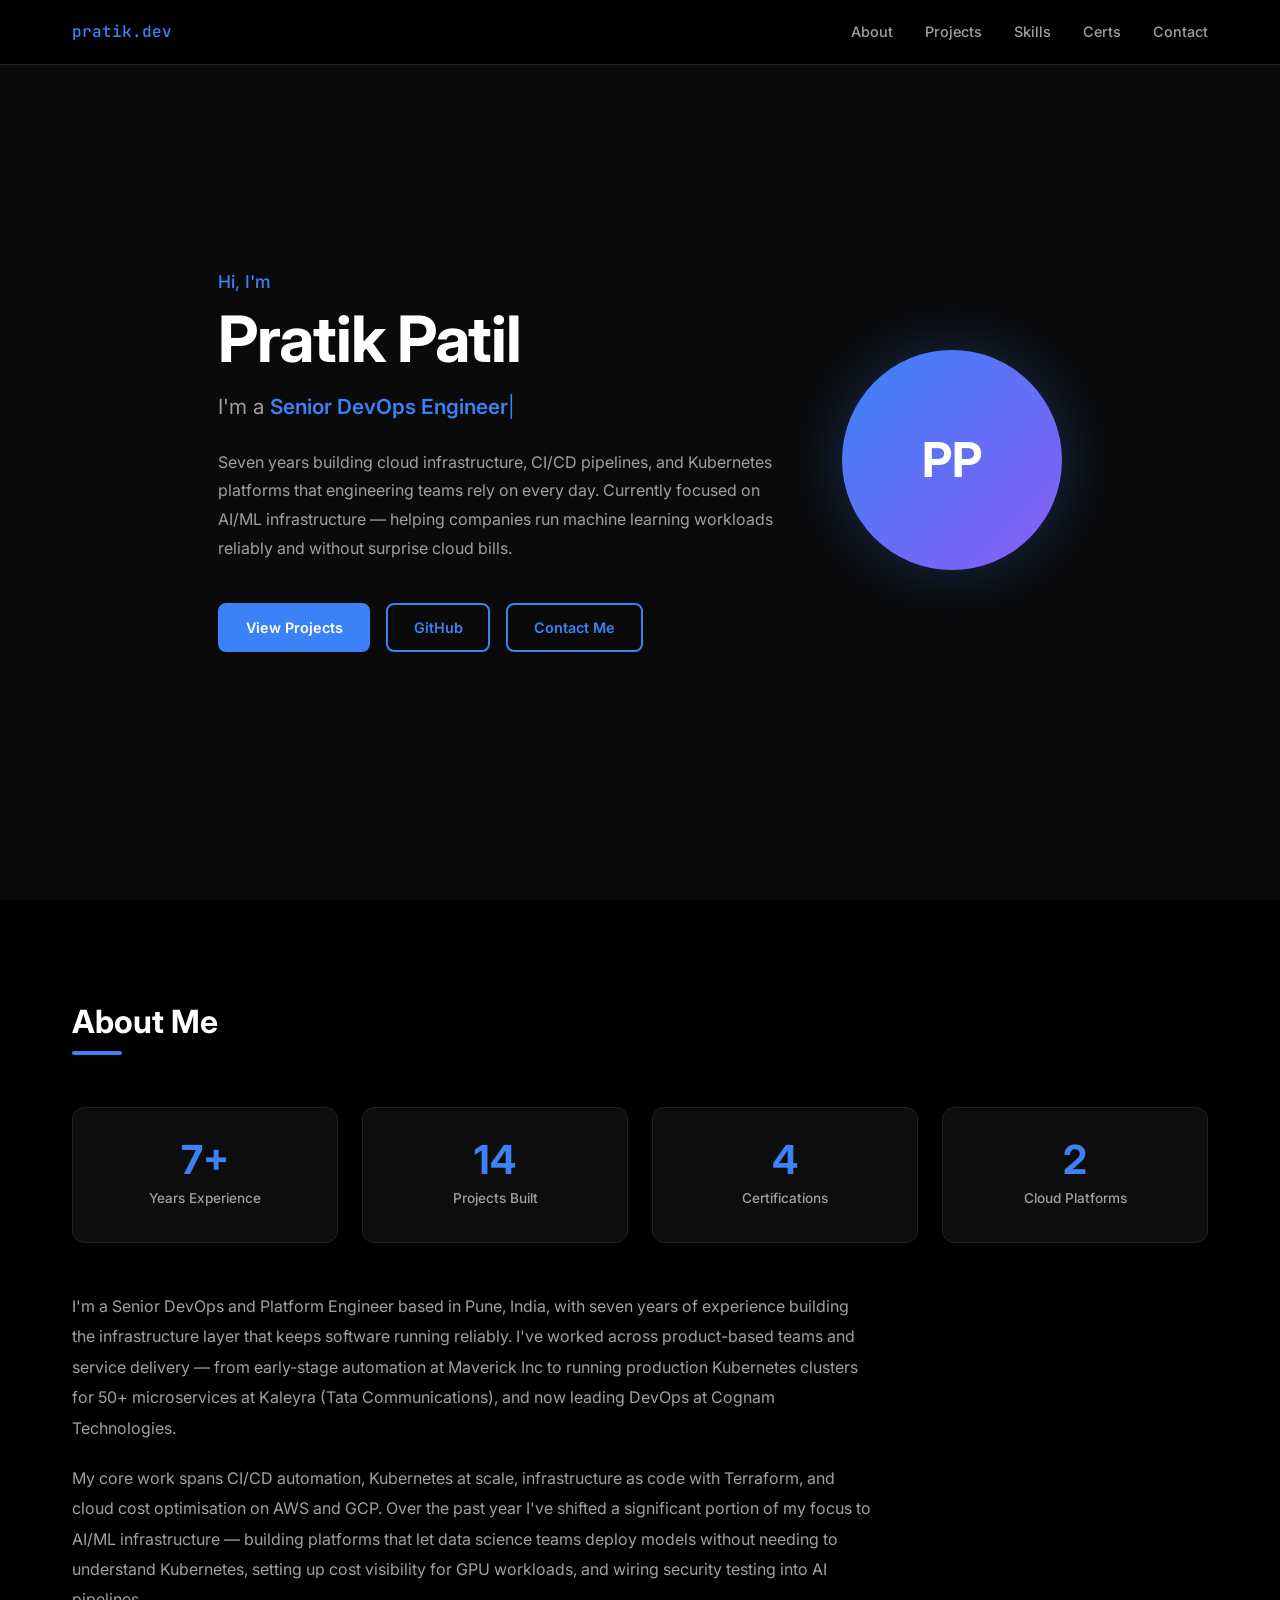
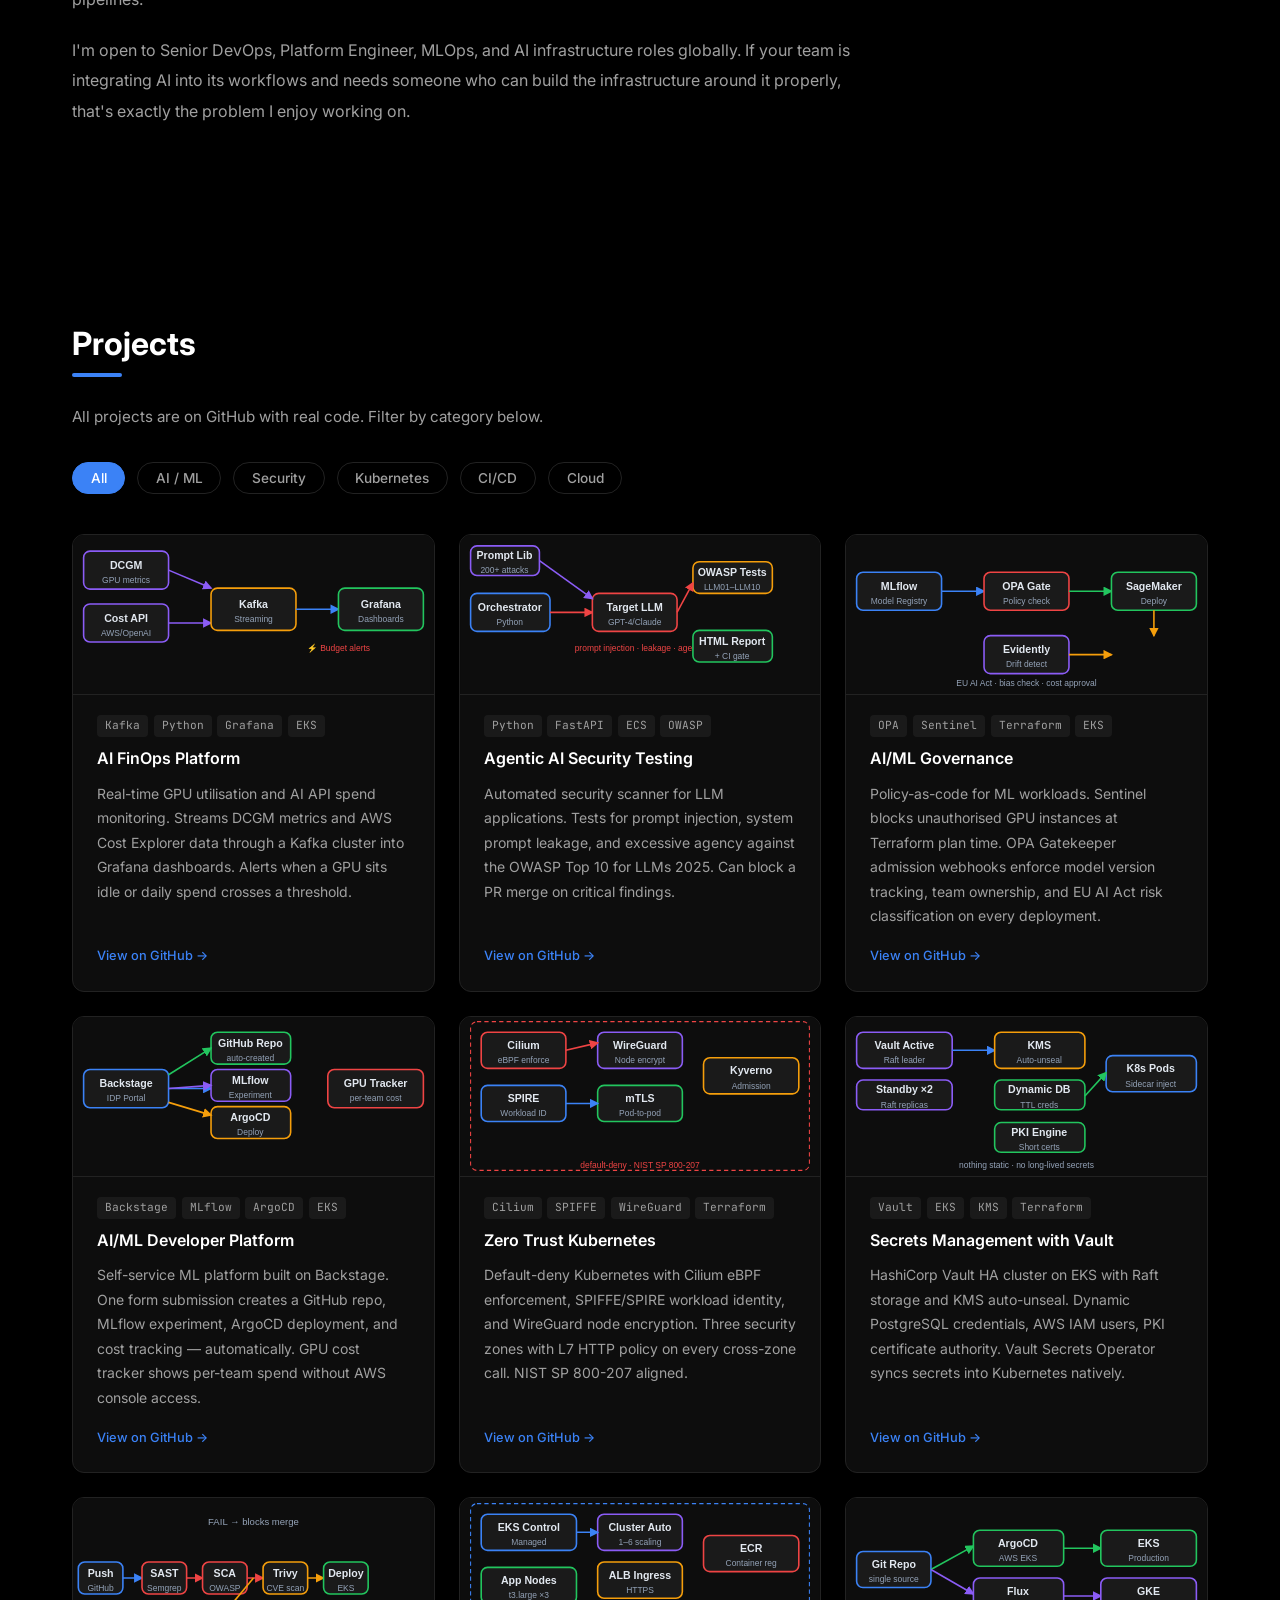
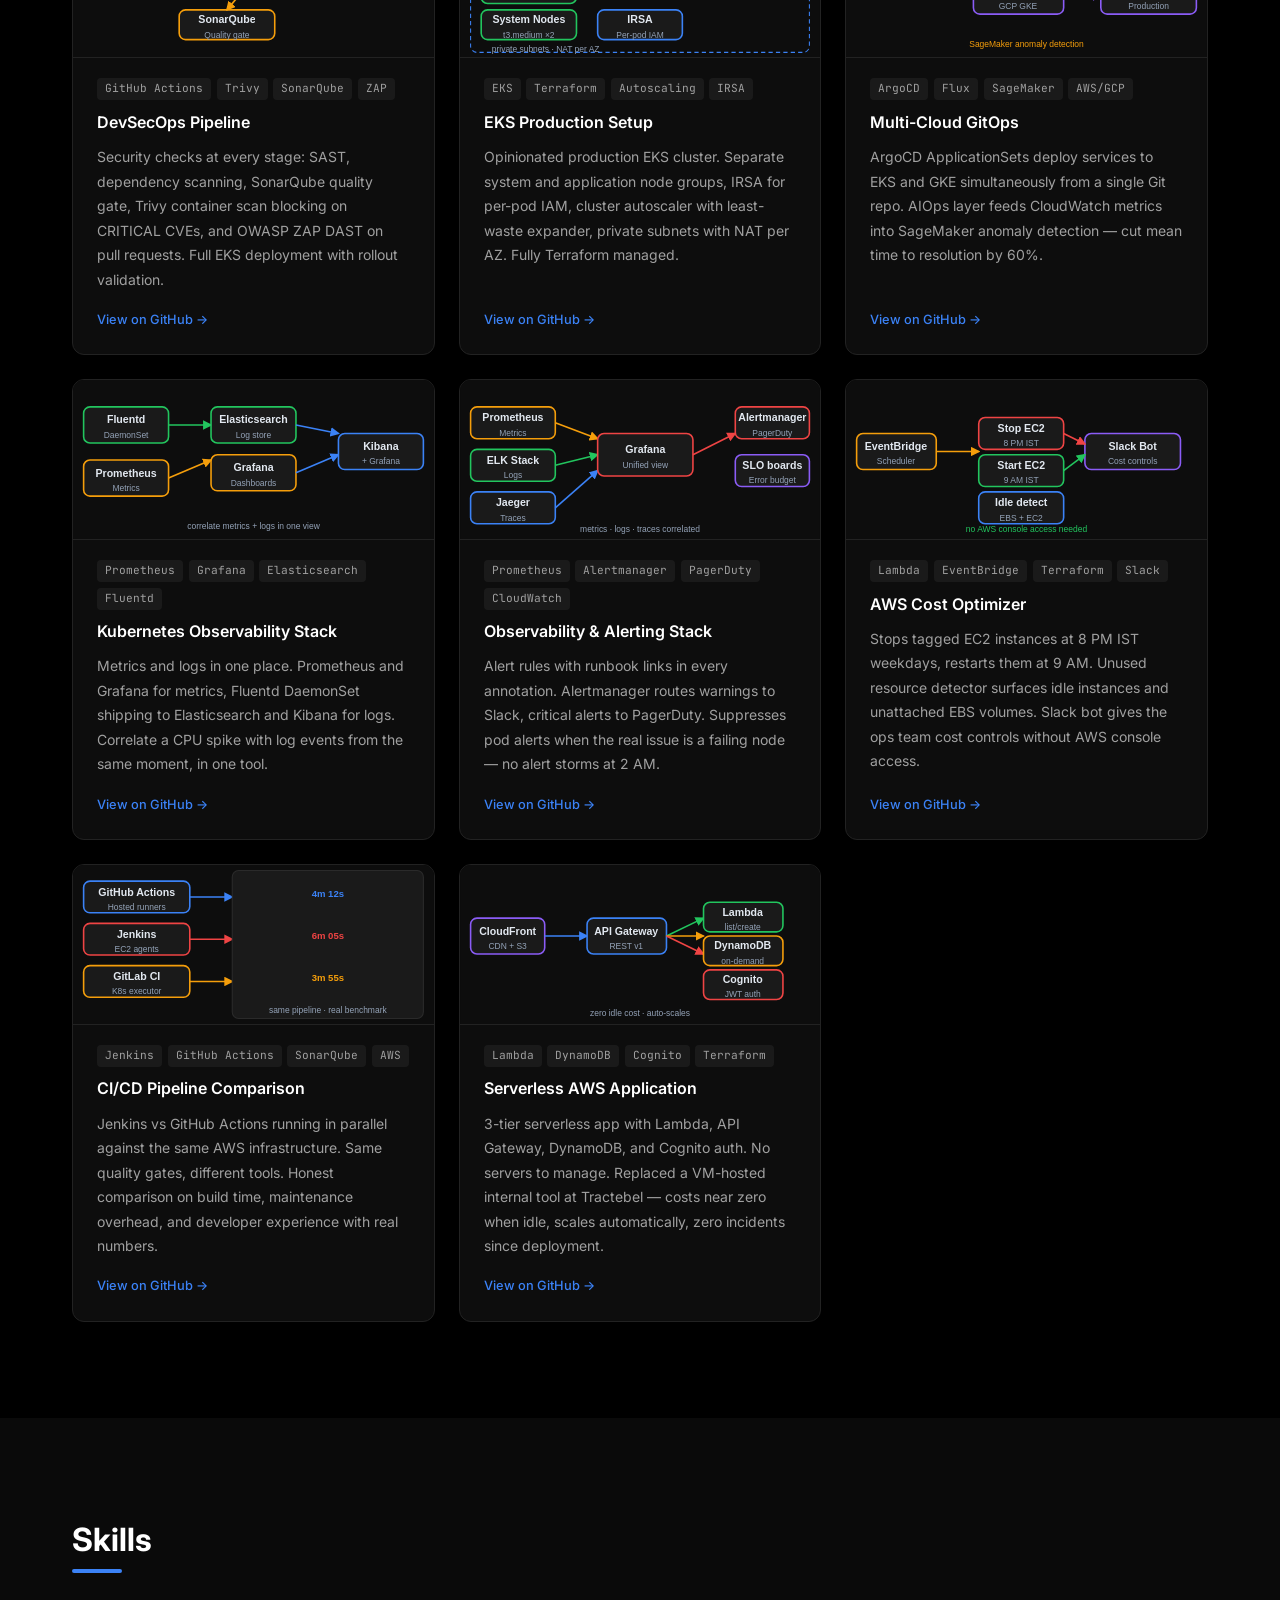
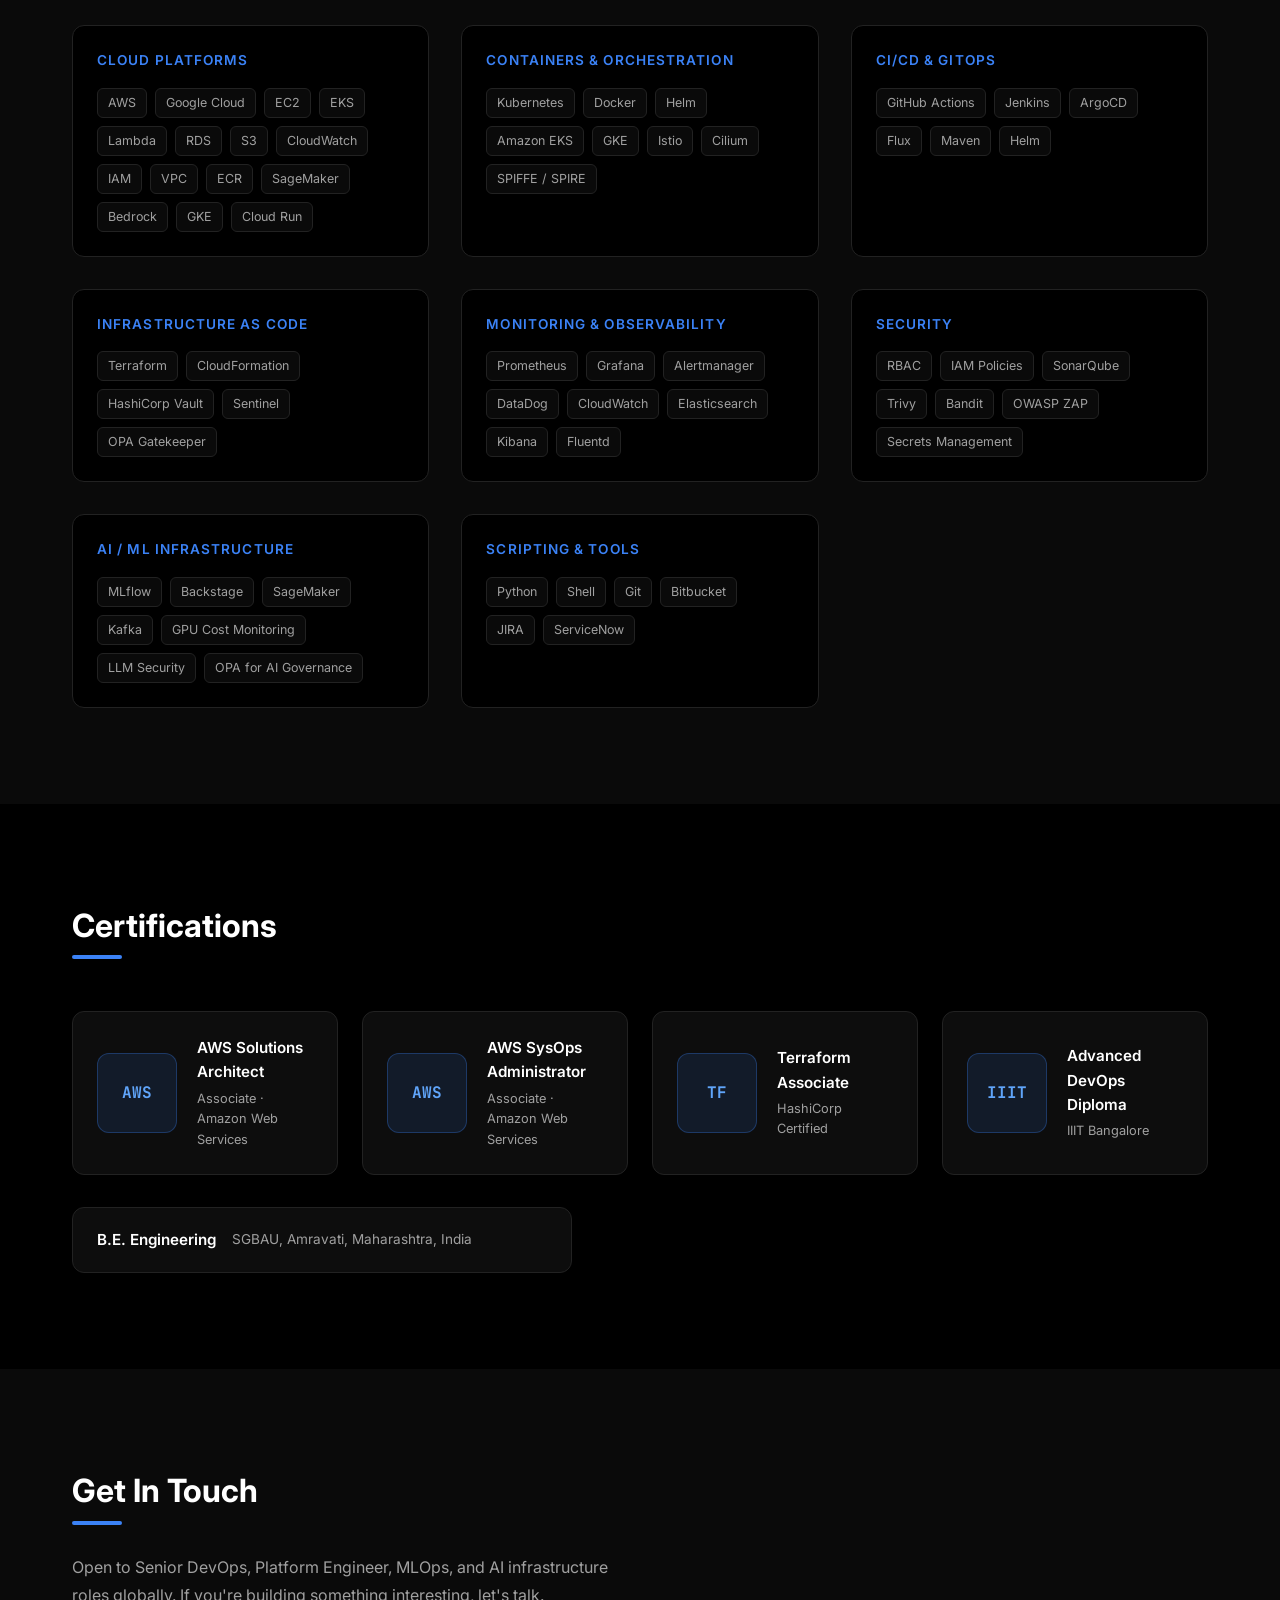
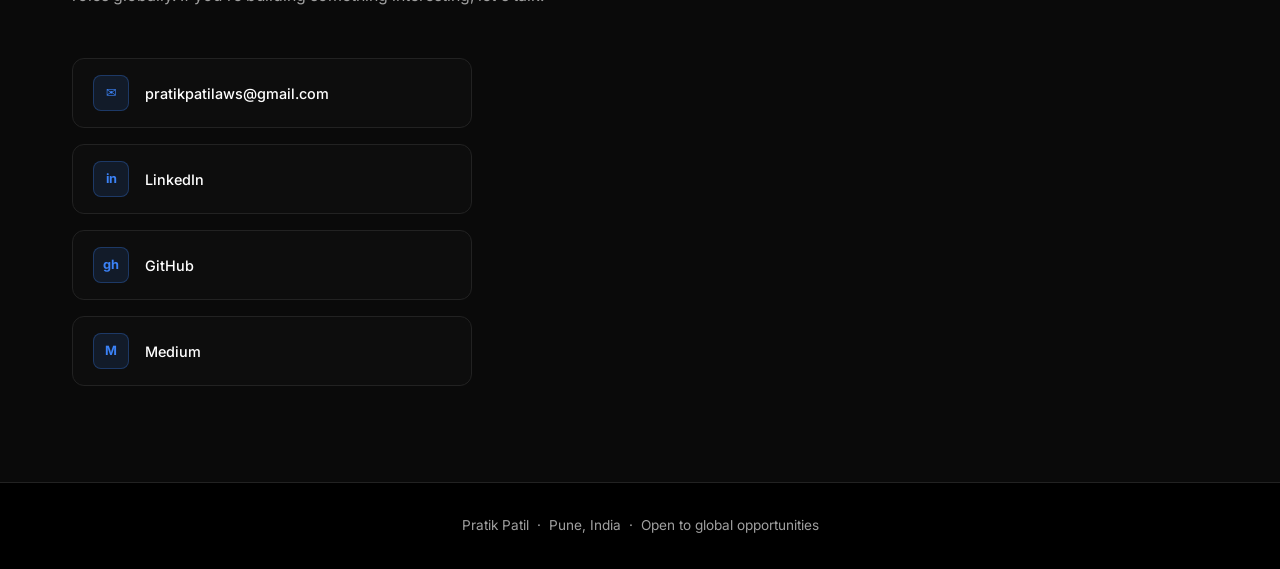
==== index.html @ 18a1c3fd "Initial portfolio deployment — black/blue theme with architecture diagrams 14 project cards with SVG" ====
<!DOCTYPE html>
<html lang="en">
<head>
  <meta charset="UTF-8" />
  <meta name="viewport" content="width=device-width, initial-scale=1.0" />
  <title>Pratik Patil — DevOps · Platform · MLOps Engineer</title>
  <meta name="description" content="Senior DevOps and Platform Engineer with 7+ years building cloud infrastructure, AI/ML pipelines, Kubernetes platforms, and developer tooling on AWS and GCP." />
  <link rel="preconnect" href="https://fonts.googleapis.com" />
  <link rel="preconnect" href="https://fonts.gstatic.com" crossorigin />
  <link href="https://fonts.googleapis.com/css2?family=Inter:wght@300;400;500;600;700&family=JetBrains+Mono:wght@400;500&display=swap" rel="stylesheet" />
  <link rel="stylesheet" href="style.css" />
</head>
<body>

  <!-- Navigation -->
  <nav class="navbar" id="navbar">
    <div class="nav-container">
      <a href="#home" class="nav-logo">pratik.dev</a>
      <button class="nav-hamburger" id="hamburger" aria-label="Menu">
        <span></span><span></span><span></span>
      </button>
      <ul class="nav-links" id="nav-links">
        <li><a href="#about">About</a></li>
        <li><a href="#projects">Projects</a></li>
        <li><a href="#skills">Skills</a></li>
        <li><a href="#certifications">Certs</a></li>
        <li><a href="#contact">Contact</a></li>
      </ul>
    </div>
  </nav>

  <!-- Hero -->
  <section class="hero" id="home">
    <div class="hero-container">
      <div class="hero-content">
        <p class="hero-greeting">Hi, I'm</p>
        <h1 class="hero-name">Pratik Patil</h1>
        <div class="hero-title-wrap">
          <span class="hero-title-static">I'm a </span>
          <span class="hero-typed" id="typed-text"></span><span class="cursor">|</span>
        </div>
        <p class="hero-desc">
          Seven years building cloud infrastructure, CI/CD pipelines, and Kubernetes platforms
          that engineering teams rely on every day. Currently focused on AI/ML infrastructure —
          helping companies run machine learning workloads reliably and without surprise cloud bills.
        </p>
        <div class="hero-btns">
          <a href="#projects" class="btn btn-primary">View Projects</a>
          <a href="https://github.com/barry-patil" target="_blank" rel="noopener" class="btn btn-outline">GitHub</a>
          <a href="#contact" class="btn btn-outline">Contact Me</a>
        </div>
      </div>
      <div class="hero-image">
        <div class="hero-avatar">
          <span>PP</span>
        </div>
      </div>
    </div>
  </section>

  <!-- About / Stats -->
  <section class="about" id="about">
    <div class="container">
      <h2 class="section-heading">About Me</h2>

      <div class="stats-grid">
        <div class="stat-card">
          <div class="stat-num">7+</div>
          <div class="stat-label">Years Experience</div>
        </div>
        <div class="stat-card">
          <div class="stat-num">14</div>
          <div class="stat-label">Projects Built</div>
        </div>
        <div class="stat-card">
          <div class="stat-num">4</div>
          <div class="stat-label">Certifications</div>
        </div>
        <div class="stat-card">
          <div class="stat-num">2</div>
          <div class="stat-label">Cloud Platforms</div>
        </div>
      </div>

      <div class="about-text">
        <p>
          I'm a Senior DevOps and Platform Engineer based in Pune, India, with seven years of experience
          building the infrastructure layer that keeps software running reliably. I've worked across
          product-based teams and service delivery — from early-stage automation at Maverick Inc to
          running production Kubernetes clusters for 50+ microservices at Kaleyra (Tata Communications),
          and now leading DevOps at Cognam Technologies.
        </p>
        <p>
          My core work spans CI/CD automation, Kubernetes at scale, infrastructure as code with Terraform,
          and cloud cost optimisation on AWS and GCP. Over the past year I've shifted a significant portion
          of my focus to AI/ML infrastructure — building platforms that let data science teams deploy models
          without needing to understand Kubernetes, setting up cost visibility for GPU workloads, and wiring
          security testing into AI pipelines.
        </p>
        <p>
          I'm open to Senior DevOps, Platform Engineer, MLOps, and AI infrastructure roles globally.
          If your team is integrating AI into its workflows and needs someone who can build the infrastructure
          around it properly, that's exactly the problem I enjoy working on.
        </p>
      </div>
    </div>
  </section>

  <!-- Projects -->
  <section class="projects" id="projects">
    <div class="container">
      <h2 class="section-heading">Projects</h2>
      <p class="section-sub">All projects are on GitHub with real code. Filter by category below.</p>

      <div class="filter-bar">
        <button class="filter-btn active" data-filter="all">All</button>
        <button class="filter-btn" data-filter="ai-ml">AI / ML</button>
        <button class="filter-btn" data-filter="security">Security</button>
        <button class="filter-btn" data-filter="kubernetes">Kubernetes</button>
        <button class="filter-btn" data-filter="cicd">CI/CD</button>
        <button class="filter-btn" data-filter="cloud">Cloud</button>
      </div>

      <div class="projects-grid" id="projects-grid">

        <div class="project-card" data-category="ai-ml">
          <img src="images/ai-finops-platform.svg" alt="AI FinOps architecture" class="card-diagram"/>
          <div class="card-body">
            <div class="card-tags"><span>Kafka</span><span>Python</span><span>Grafana</span><span>EKS</span></div>
            <h3>AI FinOps Platform</h3>
            <p>Real-time GPU utilisation and AI API spend monitoring. Streams DCGM metrics and AWS Cost Explorer data through a Kafka cluster into Grafana dashboards. Alerts when a GPU sits idle or daily spend crosses a threshold.</p>
            <a href="https://github.com/barry-patil/ai-finops-platform" target="_blank" rel="noopener" class="card-link">View on GitHub →</a>
          </div>
        </div>

        <div class="project-card" data-category="ai-ml security">
          <img src="images/agentic-ai-security-testing.svg" alt="Agentic AI Security architecture" class="card-diagram"/>
          <div class="card-body">
            <div class="card-tags"><span>Python</span><span>FastAPI</span><span>ECS</span><span>OWASP</span></div>
            <h3>Agentic AI Security Testing</h3>
            <p>Automated security scanner for LLM applications. Tests for prompt injection, system prompt leakage, and excessive agency against the OWASP Top 10 for LLMs 2025. Can block a PR merge on critical findings.</p>
            <a href="https://github.com/barry-patil/agentic-ai-security-testing" target="_blank" rel="noopener" class="card-link">View on GitHub →</a>
          </div>
        </div>

        <div class="project-card" data-category="ai-ml">
          <img src="images/ai-ml-governance.svg" alt="AI/ML Governance architecture" class="card-diagram"/>
          <div class="card-body">
            <div class="card-tags"><span>OPA</span><span>Sentinel</span><span>Terraform</span><span>EKS</span></div>
            <h3>AI/ML Governance</h3>
            <p>Policy-as-code for ML workloads. Sentinel blocks unauthorised GPU instances at Terraform plan time. OPA Gatekeeper admission webhooks enforce model version tracking, team ownership, and EU AI Act risk classification on every deployment.</p>
            <a href="https://github.com/barry-patil/ai-ml-governance" target="_blank" rel="noopener" class="card-link">View on GitHub →</a>
          </div>
        </div>

        <div class="project-card" data-category="ai-ml kubernetes">
          <img src="images/ai-ml-developer-platform.svg" alt="AI/ML Developer Platform architecture" class="card-diagram"/>
          <div class="card-body">
            <div class="card-tags"><span>Backstage</span><span>MLflow</span><span>ArgoCD</span><span>EKS</span></div>
            <h3>AI/ML Developer Platform</h3>
            <p>Self-service ML platform built on Backstage. One form submission creates a GitHub repo, MLflow experiment, ArgoCD deployment, and cost tracking — automatically. GPU cost tracker shows per-team spend without AWS console access.</p>
            <a href="https://github.com/barry-patil/ai-ml-developer-platform" target="_blank" rel="noopener" class="card-link">View on GitHub →</a>
          </div>
        </div>

        <div class="project-card" data-category="security kubernetes">
          <img src="images/zero-trust-kubernetes.svg" alt="Zero Trust Kubernetes architecture" class="card-diagram"/>
          <div class="card-body">
            <div class="card-tags"><span>Cilium</span><span>SPIFFE</span><span>WireGuard</span><span>Terraform</span></div>
            <h3>Zero Trust Kubernetes</h3>
            <p>Default-deny Kubernetes with Cilium eBPF enforcement, SPIFFE/SPIRE workload identity, and WireGuard node encryption. Three security zones with L7 HTTP policy on every cross-zone call. NIST SP 800-207 aligned.</p>
            <a href="https://github.com/barry-patil/zero-trust-kubernetes" target="_blank" rel="noopener" class="card-link">View on GitHub →</a>
          </div>
        </div>

        <div class="project-card" data-category="security">
          <img src="images/secrets-management-vault.svg" alt="Vault Secrets Management architecture" class="card-diagram"/>
          <div class="card-body">
            <div class="card-tags"><span>Vault</span><span>EKS</span><span>KMS</span><span>Terraform</span></div>
            <h3>Secrets Management with Vault</h3>
            <p>HashiCorp Vault HA cluster on EKS with Raft storage and KMS auto-unseal. Dynamic PostgreSQL credentials, AWS IAM users, PKI certificate authority. Vault Secrets Operator syncs secrets into Kubernetes natively.</p>
            <a href="https://github.com/barry-patil/secrets-management-vault" target="_blank" rel="noopener" class="card-link">View on GitHub →</a>
          </div>
        </div>

        <div class="project-card" data-category="security cicd">
          <img src="images/devsecops-pipeline.svg" alt="DevSecOps Pipeline architecture" class="card-diagram"/>
          <div class="card-body">
            <div class="card-tags"><span>GitHub Actions</span><span>Trivy</span><span>SonarQube</span><span>ZAP</span></div>
            <h3>DevSecOps Pipeline</h3>
            <p>Security checks at every stage: SAST, dependency scanning, SonarQube quality gate, Trivy container scan blocking on CRITICAL CVEs, and OWASP ZAP DAST on pull requests. Full EKS deployment with rollout validation.</p>
            <a href="https://github.com/barry-patil/devsecops-pipeline" target="_blank" rel="noopener" class="card-link">View on GitHub →</a>
          </div>
        </div>

        <div class="project-card" data-category="kubernetes">
          <img src="images/eks-production-setup.svg" alt="EKS Production Setup architecture" class="card-diagram"/>
          <div class="card-body">
            <div class="card-tags"><span>EKS</span><span>Terraform</span><span>Autoscaling</span><span>IRSA</span></div>
            <h3>EKS Production Setup</h3>
            <p>Opinionated production EKS cluster. Separate system and application node groups, IRSA for per-pod IAM, cluster autoscaler with least-waste expander, private subnets with NAT per AZ. Fully Terraform managed.</p>
            <a href="https://github.com/barry-patil/eks-production-setup" target="_blank" rel="noopener" class="card-link">View on GitHub →</a>
          </div>
        </div>

        <div class="project-card" data-category="kubernetes cicd">
          <img src="images/multi-cloud-gitops.svg" alt="Multi-Cloud GitOps architecture" class="card-diagram"/>
          <div class="card-body">
            <div class="card-tags"><span>ArgoCD</span><span>Flux</span><span>SageMaker</span><span>AWS/GCP</span></div>
            <h3>Multi-Cloud GitOps</h3>
            <p>ArgoCD ApplicationSets deploy services to EKS and GKE simultaneously from a single Git repo. AIOps layer feeds CloudWatch metrics into SageMaker anomaly detection — cut mean time to resolution by 60%.</p>
            <a href="https://github.com/barry-patil/multi-cloud-gitops" target="_blank" rel="noopener" class="card-link">View on GitHub →</a>
          </div>
        </div>

        <div class="project-card" data-category="kubernetes">
          <img src="images/kubernetes-observability-stack.svg" alt="Kubernetes Observability Stack architecture" class="card-diagram"/>
          <div class="card-body">
            <div class="card-tags"><span>Prometheus</span><span>Grafana</span><span>Elasticsearch</span><span>Fluentd</span></div>
            <h3>Kubernetes Observability Stack</h3>
            <p>Metrics and logs in one place. Prometheus and Grafana for metrics, Fluentd DaemonSet shipping to Elasticsearch and Kibana for logs. Correlate a CPU spike with log events from the same moment, in one tool.</p>
            <a href="https://github.com/barry-patil/kubernetes-observability-stack" target="_blank" rel="noopener" class="card-link">View on GitHub →</a>
          </div>
        </div>

        <div class="project-card" data-category="kubernetes">
          <img src="images/observability-stack.svg" alt="Observability Stack architecture" class="card-diagram"/>
          <div class="card-body">
            <div class="card-tags"><span>Prometheus</span><span>Alertmanager</span><span>PagerDuty</span><span>CloudWatch</span></div>
            <h3>Observability &amp; Alerting Stack</h3>
            <p>Alert rules with runbook links in every annotation. Alertmanager routes warnings to Slack, critical alerts to PagerDuty. Suppresses pod alerts when the real issue is a failing node — no alert storms at 2 AM.</p>
            <a href="https://github.com/barry-patil/observability-stack" target="_blank" rel="noopener" class="card-link">View on GitHub →</a>
          </div>
        </div>

        <div class="project-card" data-category="cloud">
          <img src="images/aws-cost-optimizer.svg" alt="AWS Cost Optimizer architecture" class="card-diagram"/>
          <div class="card-body">
            <div class="card-tags"><span>Lambda</span><span>EventBridge</span><span>Terraform</span><span>Slack</span></div>
            <h3>AWS Cost Optimizer</h3>
            <p>Stops tagged EC2 instances at 8 PM IST weekdays, restarts them at 9 AM. Unused resource detector surfaces idle instances and unattached EBS volumes. Slack bot gives the ops team cost controls without AWS console access.</p>
            <a href="https://github.com/barry-patil/aws-cost-optimizer" target="_blank" rel="noopener" class="card-link">View on GitHub →</a>
          </div>
        </div>

        <div class="project-card" data-category="cicd">
          <img src="images/cicd-pipeline-comparison.svg" alt="CI/CD Pipeline Comparison architecture" class="card-diagram"/>
          <div class="card-body">
            <div class="card-tags"><span>Jenkins</span><span>GitHub Actions</span><span>SonarQube</span><span>AWS</span></div>
            <h3>CI/CD Pipeline Comparison</h3>
            <p>Jenkins vs GitHub Actions running in parallel against the same AWS infrastructure. Same quality gates, different tools. Honest comparison on build time, maintenance overhead, and developer experience with real numbers.</p>
            <a href="https://github.com/barry-patil/cicd-pipeline-comparison" target="_blank" rel="noopener" class="card-link">View on GitHub →</a>
          </div>
        </div>

        <div class="project-card" data-category="cloud">
          <img src="images/serverless-aws-app.svg" alt="Serverless AWS Application architecture" class="card-diagram"/>
          <div class="card-body">
            <div class="card-tags"><span>Lambda</span><span>DynamoDB</span><span>Cognito</span><span>Terraform</span></div>
            <h3>Serverless AWS Application</h3>
            <p>3-tier serverless app with Lambda, API Gateway, DynamoDB, and Cognito auth. No servers to manage. Replaced a VM-hosted internal tool at Tractebel — costs near zero when idle, scales automatically, zero incidents since deployment.</p>
            <a href="https://github.com/barry-patil/serverless-aws-app" target="_blank" rel="noopener" class="card-link">View on GitHub →</a>
          </div>
        </div>

      </div>
    </div>
  </section>

  <!-- Skills -->
  <section class="skills" id="skills">
    <div class="container">
      <h2 class="section-heading">Skills</h2>

      <div class="skills-grid">
        <div class="skill-group">
          <h3>Cloud Platforms</h3>
          <div class="skill-pills">
            <span>AWS</span><span>Google Cloud</span><span>EC2</span><span>EKS</span>
            <span>Lambda</span><span>RDS</span><span>S3</span><span>CloudWatch</span>
            <span>IAM</span><span>VPC</span><span>ECR</span><span>SageMaker</span>
            <span>Bedrock</span><span>GKE</span><span>Cloud Run</span>
          </div>
        </div>

        <div class="skill-group">
          <h3>Containers &amp; Orchestration</h3>
          <div class="skill-pills">
            <span>Kubernetes</span><span>Docker</span><span>Helm</span>
            <span>Amazon EKS</span><span>GKE</span><span>Istio</span>
            <span>Cilium</span><span>SPIFFE / SPIRE</span>
          </div>
        </div>

        <div class="skill-group">
          <h3>CI/CD &amp; GitOps</h3>
          <div class="skill-pills">
            <span>GitHub Actions</span><span>Jenkins</span><span>ArgoCD</span>
            <span>Flux</span><span>Maven</span><span>Helm</span>
          </div>
        </div>

        <div class="skill-group">
          <h3>Infrastructure as Code</h3>
          <div class="skill-pills">
            <span>Terraform</span><span>CloudFormation</span>
            <span>HashiCorp Vault</span><span>Sentinel</span><span>OPA Gatekeeper</span>
          </div>
        </div>

        <div class="skill-group">
          <h3>Monitoring &amp; Observability</h3>
          <div class="skill-pills">
            <span>Prometheus</span><span>Grafana</span><span>Alertmanager</span>
            <span>DataDog</span><span>CloudWatch</span><span>Elasticsearch</span>
            <span>Kibana</span><span>Fluentd</span>
          </div>
        </div>

        <div class="skill-group">
          <h3>Security</h3>
          <div class="skill-pills">
            <span>RBAC</span><span>IAM Policies</span><span>SonarQube</span>
            <span>Trivy</span><span>Bandit</span><span>OWASP ZAP</span>
            <span>Secrets Management</span>
          </div>
        </div>

        <div class="skill-group">
          <h3>AI / ML Infrastructure</h3>
          <div class="skill-pills">
            <span>MLflow</span><span>Backstage</span><span>SageMaker</span>
            <span>Kafka</span><span>GPU Cost Monitoring</span><span>LLM Security</span>
            <span>OPA for AI Governance</span>
          </div>
        </div>

        <div class="skill-group">
          <h3>Scripting &amp; Tools</h3>
          <div class="skill-pills">
            <span>Python</span><span>Shell</span><span>Git</span>
            <span>Bitbucket</span><span>JIRA</span><span>ServiceNow</span>
          </div>
        </div>
      </div>
    </div>
  </section>

  <!-- Certifications -->
  <section class="certifications" id="certifications">
    <div class="container">
      <h2 class="section-heading">Certifications</h2>
      <div class="certs-grid">

        <div class="cert-card">
          <a href="https://www.credly.com/badges" target="_blank" rel="noopener" class="cert-badge-img-wrap">
            <img src="https://images.credly.com/size/340x340/images/0e284c3f-5164-4b21-8660-0d84737941bc/image.png"
                 alt="AWS Solutions Architect Associate badge"
                 class="cert-badge-img" loading="lazy"
                 onerror="this.style.display='none';this.parentElement.classList.add('cert-badge-fallback');this.parentElement.innerHTML='<span>AWS</span>';" />
          </a>
          <div class="cert-info">
            <h3>AWS Solutions Architect</h3>
            <p>Associate · Amazon Web Services</p>
          </div>
        </div>

        <div class="cert-card">
          <a href="https://www.credly.com/badges" target="_blank" rel="noopener" class="cert-badge-img-wrap">
            <img src="https://images.credly.com/size/340x340/images/f0d3fbb9-bfa7-4017-9989-7bde8eaf42b1/image.png"
                 alt="AWS SysOps Administrator Associate badge"
                 class="cert-badge-img" loading="lazy"
                 onerror="this.style.display='none';this.parentElement.classList.add('cert-badge-fallback');this.parentElement.innerHTML='<span>AWS</span>';" />
          </a>
          <div class="cert-info">
            <h3>AWS SysOps Administrator</h3>
            <p>Associate · Amazon Web Services</p>
          </div>
        </div>

        <div class="cert-card">
          <a href="https://www.credly.com/badges" target="_blank" rel="noopener" class="cert-badge-img-wrap">
            <img src="https://images.credly.com/size/340x340/images/99289602-861e-4929-8277-773e63a2fa6f/image.png"
                 alt="HashiCorp Terraform Associate badge"
                 class="cert-badge-img" loading="lazy"
                 onerror="this.style.display='none';this.parentElement.classList.add('cert-badge-fallback');this.parentElement.innerHTML='<span>TF</span>';" />
          </a>
          <div class="cert-info">
            <h3>Terraform Associate</h3>
            <p>HashiCorp Certified</p>
          </div>
        </div>

        <div class="cert-card">
          <div class="cert-badge-img-wrap cert-badge-edu">
            <span>IIIT</span>
          </div>
          <div class="cert-info">
            <h3>Advanced DevOps Diploma</h3>
            <p>IIIT Bangalore</p>
          </div>
        </div>

      </div>

      <div class="education-row">
        <span class="edu-degree">B.E. Engineering</span>
        <span class="edu-school">SGBAU, Amravati, Maharashtra, India</span>
      </div>
    </div>
  </section>

  <!-- Contact -->
  <section class="contact" id="contact">
    <div class="container">
      <h2 class="section-heading">Get In Touch</h2>
      <p class="contact-sub">
        Open to Senior DevOps, Platform Engineer, MLOps, and AI infrastructure roles globally.
        If you're building something interesting, let's talk.
      </p>
      <div class="contact-links">
        <a href="mailto:pratikpatilaws@gmail.com" class="contact-item">
          <span class="contact-icon">✉</span>
          <span>pratikpatilaws@gmail.com</span>
        </a>
        <a href="https://linkedin.com/in/pratik-patil-039836222" target="_blank" rel="noopener" class="contact-item">
          <span class="contact-icon">in</span>
          <span>LinkedIn</span>
        </a>
        <a href="https://github.com/barry-patil" target="_blank" rel="noopener" class="contact-item">
          <span class="contact-icon">gh</span>
          <span>GitHub</span>
        </a>
        <a href="https://medium.com/@pratikpatilaws" target="_blank" rel="noopener" class="contact-item">
          <span class="contact-icon">M</span>
          <span>Medium</span>
        </a>
      </div>
    </div>
  </section>

  <footer>
    <div class="container">
      <p>Pratik Patil &nbsp;·&nbsp; Pune, India &nbsp;·&nbsp; Open to global opportunities</p>
    </div>
  </footer>

  <script src="main.js"></script>
</body>
</html>
---- style.css ----
*, *::before, *::after { box-sizing: border-box; margin: 0; padding: 0; }

:root {
  --bg: #000000;
  --bg2: #0a0a0a;
  --bg3: #1a1a1a;
  --blue: #3b82f6;
  --blue-dim: rgba(59,130,246,0.12);
  --blue-hover: #2563eb;
  --text: #ffffff;
  --muted: #a0a0a0;
  --border: #222222;
  --card: #0d0d0d;
  --font: 'Inter', system-ui, sans-serif;
  --mono: 'JetBrains Mono', monospace;
  --radius: 12px;
}

html { scroll-behavior: smooth; }

body {
  background: var(--bg);
  color: var(--text);
  font-family: var(--font);
  font-size: 16px;
  line-height: 1.6;
  -webkit-font-smoothing: antialiased;
}

/* ── Navbar ── */
.navbar {
  position: fixed;
  top: 0; left: 0; right: 0;
  z-index: 200;
  background: rgba(0,0,0,0.92);
  backdrop-filter: blur(12px);
  border-bottom: 1px solid var(--border);
}
.nav-container {
  max-width: 1200px;
  margin: 0 auto;
  padding: 0 2rem;
  height: 64px;
  display: flex;
  align-items: center;
  justify-content: space-between;
}
.nav-logo {
  font-family: var(--mono);
  color: var(--blue);
  font-size: 1rem;
  font-weight: 500;
  text-decoration: none;
}
.nav-links {
  display: flex;
  gap: 2rem;
  list-style: none;
}
.nav-links a {
  color: var(--muted);
  text-decoration: none;
  font-size: 0.9rem;
  font-weight: 500;
  transition: color 0.2s;
}
.nav-links a:hover,
.nav-links a.active { color: var(--text); }
.nav-hamburger {
  display: none;
  flex-direction: column;
  gap: 5px;
  background: none;
  border: none;
  cursor: pointer;
  padding: 4px;
}
.nav-hamburger span {
  display: block;
  width: 24px; height: 2px;
  background: var(--muted);
  border-radius: 2px;
  transition: transform 0.25s, opacity 0.25s;
}
.nav-hamburger.open span:nth-child(1) { transform: translateY(7px) rotate(45deg); }
.nav-hamburger.open span:nth-child(2) { opacity: 0; }
.nav-hamburger.open span:nth-child(3) { transform: translateY(-7px) rotate(-45deg); }

/* ── Hero ── */
.hero {
  min-height: 100vh;
  display: flex;
  align-items: center;
  padding: 100px 0 80px;
  background: #000000;
}
.hero-container {
  max-width: 1200px;
  margin: 0 auto;
  padding: 0 2rem;
  display: grid;
  grid-template-columns: 1fr auto;
  gap: 4rem;
  align-items: center;
}
.hero-greeting {
  font-size: 1.1rem;
  color: var(--blue);
  font-weight: 500;
  margin-bottom: 0.5rem;
}
.hero-name {
  font-size: clamp(2.5rem, 5vw, 4rem);
  font-weight: 700;
  letter-spacing: -0.02em;
  line-height: 1.1;
  margin-bottom: 1rem;
  color: #fff;
}
.hero-title-wrap {
  font-size: 1.3rem;
  color: var(--muted);
  margin-bottom: 1.5rem;
  min-height: 2rem;
}
.hero-title-wrap .hero-typed {
  color: var(--blue);
  font-weight: 600;
}
.cursor {
  color: var(--blue);
  animation: blink 0.9s infinite;
}
@keyframes blink { 0%,100% { opacity: 1; } 50% { opacity: 0; } }

.hero-desc {
  font-size: 1rem;
  color: var(--muted);
  max-width: 560px;
  line-height: 1.8;
  margin-bottom: 2.5rem;
}
.hero-btns {
  display: flex;
  gap: 1rem;
  flex-wrap: wrap;
}
.btn {
  display: inline-block;
  padding: 0.7rem 1.6rem;
  border-radius: 8px;
  font-size: 0.9rem;
  font-weight: 600;
  text-decoration: none;
  cursor: pointer;
  transition: all 0.2s;
  border: 2px solid transparent;
}
.btn-primary {
  background: var(--blue);
  color: #fff;
  border-color: var(--blue);
}
.btn-primary:hover { background: var(--blue-hover); border-color: var(--blue-hover); }
.btn-outline {
  background: transparent;
  color: var(--blue);
  border-color: var(--blue);
}
.btn-outline:hover { background: var(--blue-dim); }

.hero-avatar {
  width: 220px; height: 220px;
  border-radius: 50%;
  background: linear-gradient(135deg, var(--blue), #8b5cf6);
  display: flex;
  align-items: center;
  justify-content: center;
  font-size: 3rem;
  font-weight: 700;
  color: #fff;
  box-shadow: 0 0 60px rgba(59,130,246,0.3);
  flex-shrink: 0;
}

/* ── Shared container / sections ── */
.container {
  max-width: 1200px;
  margin: 0 auto;
  padding: 0 2rem;
}
section { padding: 6rem 0; }
section:nth-child(even) { background: var(--bg2); }

.section-heading {
  font-size: 2rem;
  font-weight: 700;
  margin-bottom: 0.75rem;
  position: relative;
  display: inline-block;
}
.section-heading::after {
  content: '';
  position: absolute;
  left: 0; bottom: -8px;
  width: 50px; height: 4px;
  background: var(--blue);
  border-radius: 2px;
}
.section-sub {
  color: var(--muted);
  font-size: 0.95rem;
  margin-top: 1.5rem;
  margin-bottom: 2rem;
}

/* ── About / Stats ── */
.stats-grid {
  display: grid;
  grid-template-columns: repeat(4, 1fr);
  gap: 1.5rem;
  margin: 3rem 0;
}
.stat-card {
  background: var(--card);
  border: 1px solid var(--border);
  border-radius: var(--radius);
  padding: 2rem;
  text-align: center;
  transition: border-color 0.2s, transform 0.2s;
}
.stat-card:hover { border-color: var(--blue); transform: translateY(-4px); }
.stat-num {
  font-size: 2.5rem;
  font-weight: 700;
  color: var(--blue);
  line-height: 1;
  margin-bottom: 0.5rem;
}
.stat-label {
  font-size: 0.85rem;
  color: var(--muted);
  font-weight: 500;
}
.about-text {
  display: flex;
  flex-direction: column;
  gap: 1.25rem;
  max-width: 800px;
}
.about-text p { color: var(--muted); line-height: 1.9; }

/* ── Projects ── */
.projects { background: var(--bg) !important; }
.filter-bar {
  display: flex;
  gap: 0.75rem;
  flex-wrap: wrap;
  margin-bottom: 2.5rem;
}
.filter-btn {
  padding: 0.45rem 1.1rem;
  border-radius: 20px;
  border: 1px solid var(--border);
  background: transparent;
  color: var(--muted);
  font-size: 0.85rem;
  font-weight: 500;
  cursor: pointer;
  transition: all 0.2s;
  font-family: var(--font);
}
.filter-btn:hover,
.filter-btn.active {
  background: var(--blue);
  border-color: var(--blue);
  color: #fff;
}
.projects-grid {
  display: grid;
  grid-template-columns: repeat(auto-fill, minmax(340px, 1fr));
  gap: 1.5rem;
}
.project-card {
  background: var(--card);
  border: 1px solid var(--border);
  border-radius: var(--radius);
  padding: 0;
  display: flex;
  flex-direction: column;
  overflow: hidden;
  transition: border-color 0.2s, transform 0.2s, box-shadow 0.2s;
}
.card-diagram {
  width: 100%;
  height: 160px;
  object-fit: cover;
  display: block;
  border-bottom: 1px solid var(--border);
  background: #0d0d0d;
  flex-shrink: 0;
}
.card-body {
  padding: 1.25rem 1.5rem 1.5rem;
  display: flex;
  flex-direction: column;
  gap: 0.6rem;
  flex: 1;
}
.project-card:hover {
  border-color: var(--blue);
  transform: translateY(-4px);
  box-shadow: 0 8px 30px rgba(59,130,246,0.1);
}
.project-card.hidden { display: none; }
.card-top {
  display: flex;
  align-items: center;
  justify-content: space-between;
  margin-bottom: 0.25rem;
}
.card-icon {
  width: 44px; height: 44px;
  border-radius: 10px;
  display: flex;
  align-items: center;
  justify-content: center;
  font-size: 0.7rem;
  font-weight: 700;
  font-family: var(--mono);
  flex-shrink: 0;
}
.card-logo {
  width: 26px; height: 26px;
  object-fit: contain;
  display: block;
  filter: drop-shadow(0 0 4px rgba(255,255,255,0.15));
}
.card-icon.ai-ml   { background: rgba(139,92,246,0.2); color: #a78bfa; border: 1px solid rgba(139,92,246,0.3); }
.card-icon.security{ background: rgba(239,68,68,0.15); color: #f87171; border: 1px solid rgba(239,68,68,0.3); }
.card-icon.kubernetes{ background: rgba(59,130,246,0.15); color: #60a5fa; border: 1px solid rgba(59,130,246,0.3); }
.card-icon.cicd    { background: rgba(34,197,94,0.15); color: #4ade80; border: 1px solid rgba(34,197,94,0.3); }
.card-icon.cloud   { background: rgba(245,158,11,0.15); color: #fbbf24; border: 1px solid rgba(245,158,11,0.3); }
.card-tags {
  display: flex;
  flex-wrap: wrap;
  gap: 0.35rem;
  justify-content: flex-start;
}
.card-tags span {
  font-size: 0.7rem;
  background: var(--bg3);
  color: var(--muted);
  padding: 2px 8px;
  border-radius: 4px;
  font-family: var(--mono);
}
.project-card h3 {
  font-size: 1rem;
  font-weight: 600;
  color: var(--text);
}
.project-card p {
  font-size: 0.875rem;
  color: var(--muted);
  line-height: 1.75;
  flex: 1;
}
.card-link {
  display: inline-block;
  margin-top: 0.5rem;
  font-size: 0.8rem;
  color: var(--blue);
  text-decoration: none;
  font-weight: 500;
  transition: color 0.2s;
}
.card-link:hover { color: #93c5fd; }

/* ── Skills ── */
.skills { background: var(--bg2) !important; }
.skills-grid {
  display: grid;
  grid-template-columns: repeat(auto-fill, minmax(280px, 1fr));
  gap: 2rem;
  margin-top: 3rem;
}
.skill-group {
  background: var(--bg);
  border: 1px solid var(--border);
  border-radius: var(--radius);
  padding: 1.5rem;
}
.skill-group h3 {
  font-size: 0.85rem;
  font-weight: 600;
  color: var(--blue);
  text-transform: uppercase;
  letter-spacing: 0.08em;
  margin-bottom: 1rem;
}
.skill-pills {
  display: flex;
  flex-wrap: wrap;
  gap: 0.5rem;
}
.skill-pills span {
  font-size: 0.78rem;
  background: var(--bg2);
  border: 1px solid var(--border);
  color: var(--muted);
  padding: 4px 10px;
  border-radius: 6px;
  transition: border-color 0.2s, color 0.2s;
}
.skill-pills span:hover { border-color: var(--blue); color: var(--text); }

/* ── Certifications ── */
.certifications { background: var(--bg) !important; }
.certs-grid {
  display: grid;
  grid-template-columns: repeat(auto-fill, minmax(260px, 1fr));
  gap: 1.5rem;
  margin-top: 3rem;
}
.cert-card {
  background: var(--card);
  border: 1px solid var(--border);
  border-radius: var(--radius);
  padding: 1.5rem;
  display: flex;
  align-items: center;
  gap: 1.25rem;
  transition: border-color 0.2s, transform 0.2s;
}
.cert-card:hover { border-color: var(--blue); transform: translateY(-3px); }
.cert-badge-img-wrap {
  width: 80px; height: 80px;
  flex-shrink: 0;
  display: flex;
  align-items: center;
  justify-content: center;
  border-radius: 12px;
  overflow: hidden;
  text-decoration: none;
  transition: transform 0.2s;
}
.cert-badge-img-wrap:hover { transform: scale(1.06); }
.cert-badge-img {
  width: 80px; height: 80px;
  max-width: 80px; max-height: 80px;
  object-fit: contain;
  border-radius: 8px;
  display: block;
}
.cert-badge-edu,
.cert-badge-fallback {
  background: rgba(59,130,246,0.12);
  border: 1px solid rgba(59,130,246,0.3);
  font-size: 1rem;
  font-weight: 700;
  font-family: var(--mono);
  color: #60a5fa;
}
.cert-info h3 { font-size: 0.95rem; font-weight: 600; color: var(--text); margin-bottom: 0.25rem; }
.cert-info p  { font-size: 0.8rem; color: var(--muted); }
.education-row {
  margin-top: 2rem;
  display: flex;
  align-items: center;
  gap: 1rem;
  padding: 1.25rem 1.5rem;
  background: var(--card);
  border: 1px solid var(--border);
  border-radius: var(--radius);
  max-width: 500px;
}
.edu-degree { font-weight: 600; font-size: 0.95rem; }
.edu-school  { font-size: 0.85rem; color: var(--muted); }

/* ── Contact ── */
.contact { background: var(--bg2) !important; }
.contact-sub {
  color: var(--muted);
  font-size: 1rem;
  max-width: 560px;
  line-height: 1.8;
  margin-top: 1.5rem;
  margin-bottom: 3rem;
}
.contact-links {
  display: flex;
  flex-direction: column;
  gap: 1rem;
  max-width: 400px;
}
.contact-item {
  display: flex;
  align-items: center;
  gap: 1rem;
  padding: 1rem 1.25rem;
  background: var(--card);
  border: 1px solid var(--border);
  border-radius: var(--radius);
  text-decoration: none;
  color: var(--text);
  font-size: 0.9rem;
  font-weight: 500;
  transition: border-color 0.2s, transform 0.2s;
}
.contact-item:hover { border-color: var(--blue); transform: translateX(4px); }
.contact-icon {
  width: 36px; height: 36px;
  background: var(--blue-dim);
  border: 1px solid rgba(59,130,246,0.3);
  border-radius: 8px;
  display: flex;
  align-items: center;
  justify-content: center;
  font-size: 0.8rem;
  font-weight: 700;
  color: var(--blue);
  flex-shrink: 0;
}

/* ── Footer ── */
footer {
  background: var(--bg);
  border-top: 1px solid var(--border);
  padding: 2rem 0;
  text-align: center;
  font-size: 0.85rem;
  color: var(--muted);
}

/* ── Responsive ── */
@media (max-width: 768px) {
  .nav-hamburger { display: flex; }
  .nav-links {
    display: none;
    position: absolute;
    top: 64px; left: 0; right: 0;
    background: #000;
    border-bottom: 1px solid var(--border);
    flex-direction: column;
    gap: 0;
    padding: 0.5rem 0;
  }
  .nav-links.open { display: flex; }
  .nav-links li a {
    display: block;
    padding: 0.85rem 2rem;
    border-bottom: 1px solid var(--border);
  }
  .nav-container { position: relative; }

  .hero-container { grid-template-columns: 1fr; }
  .hero-image { display: none; }
  .stats-grid { grid-template-columns: repeat(2, 1fr); }
  .projects-grid { grid-template-columns: 1fr; }
  .certs-grid { grid-template-columns: 1fr; }
}

@media (max-width: 480px) {
  .stats-grid { grid-template-columns: repeat(2, 1fr); }
  .skills-grid { grid-template-columns: 1fr; }
  .hero-btns { flex-direction: column; }
  .btn { text-align: center; }
}
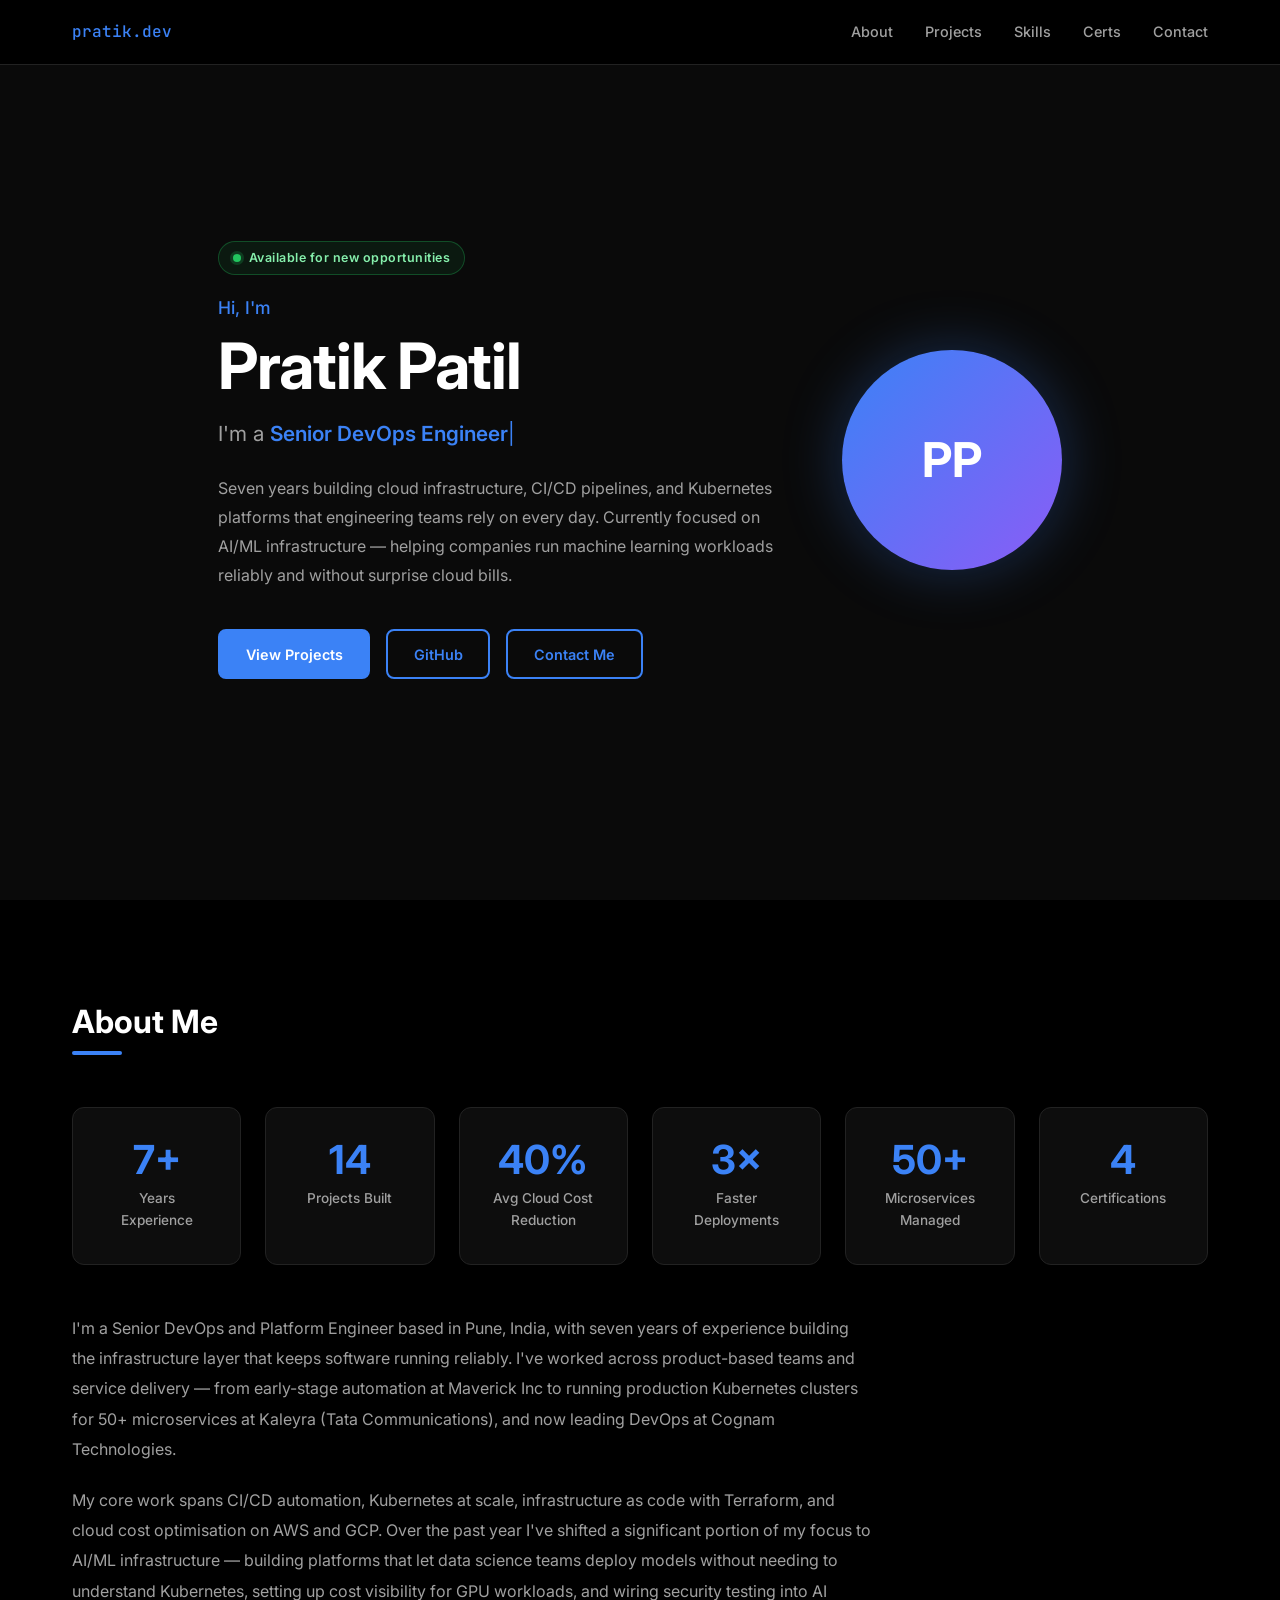
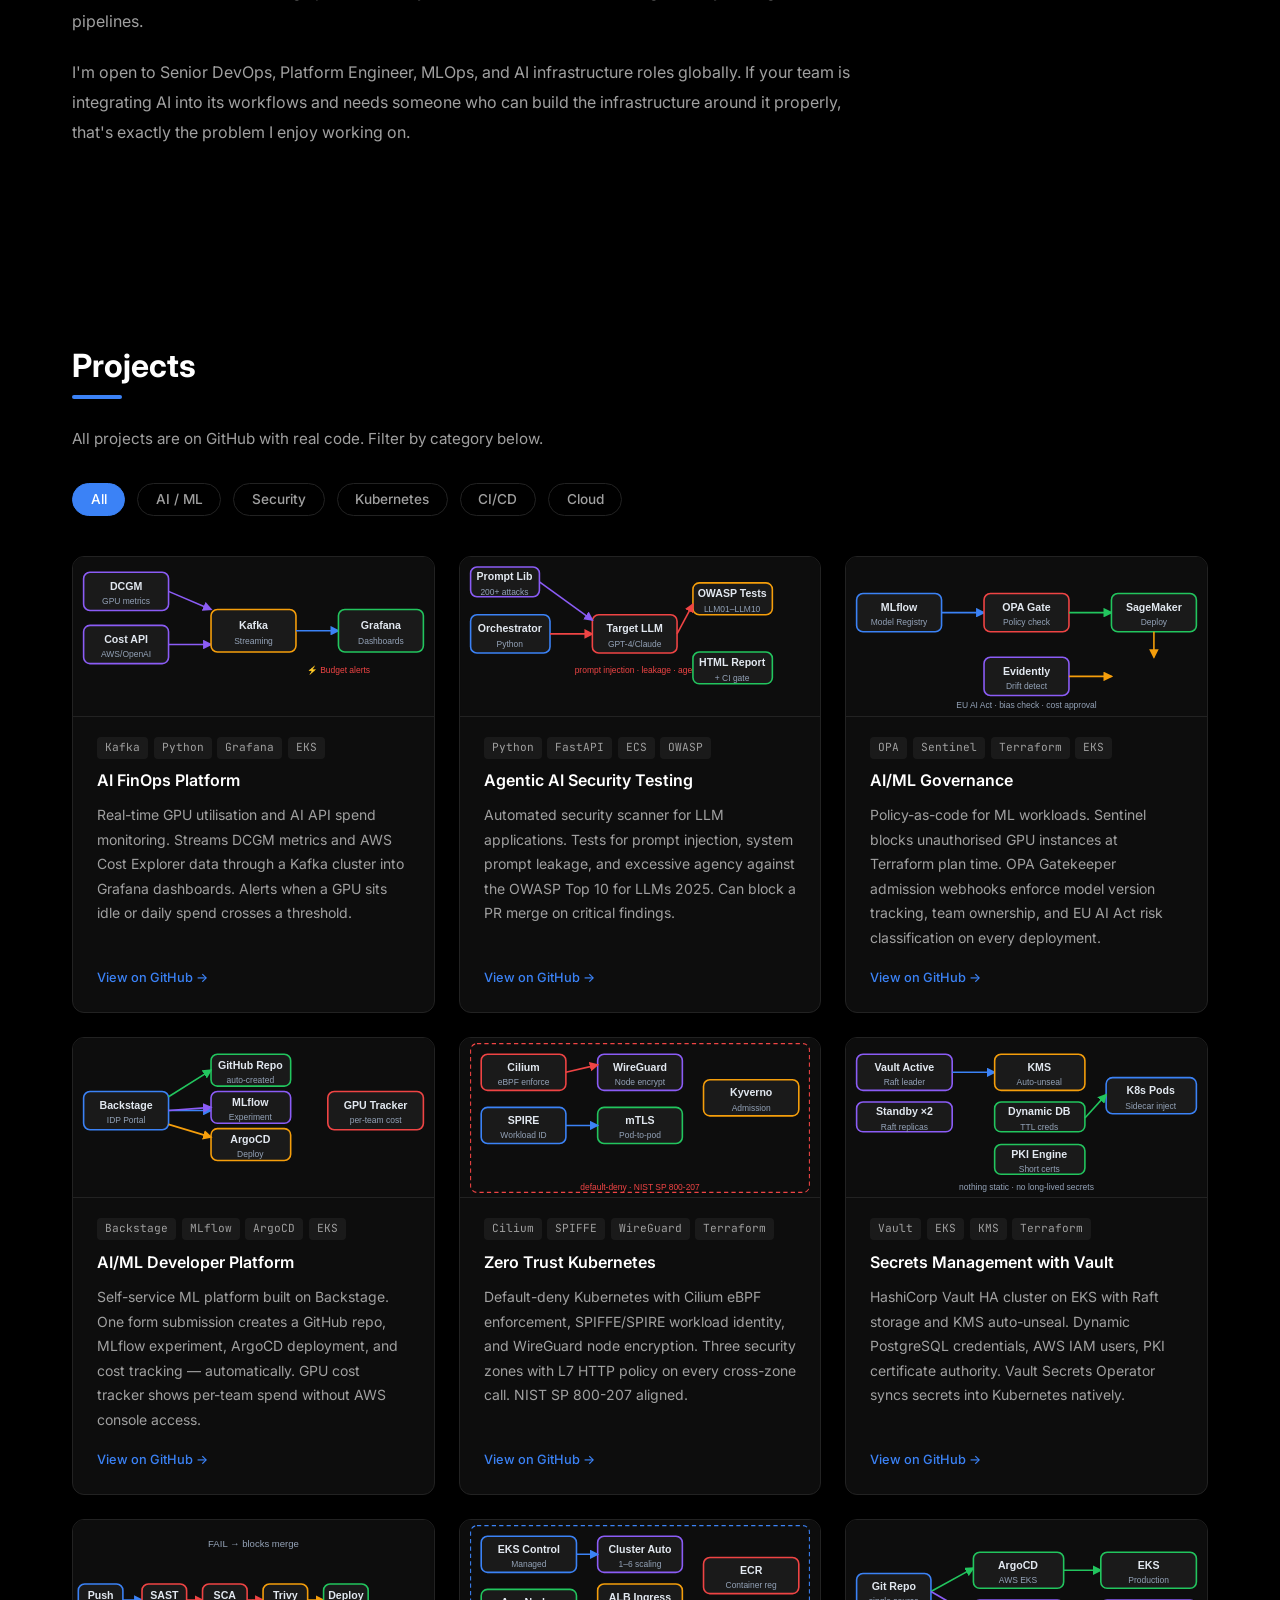
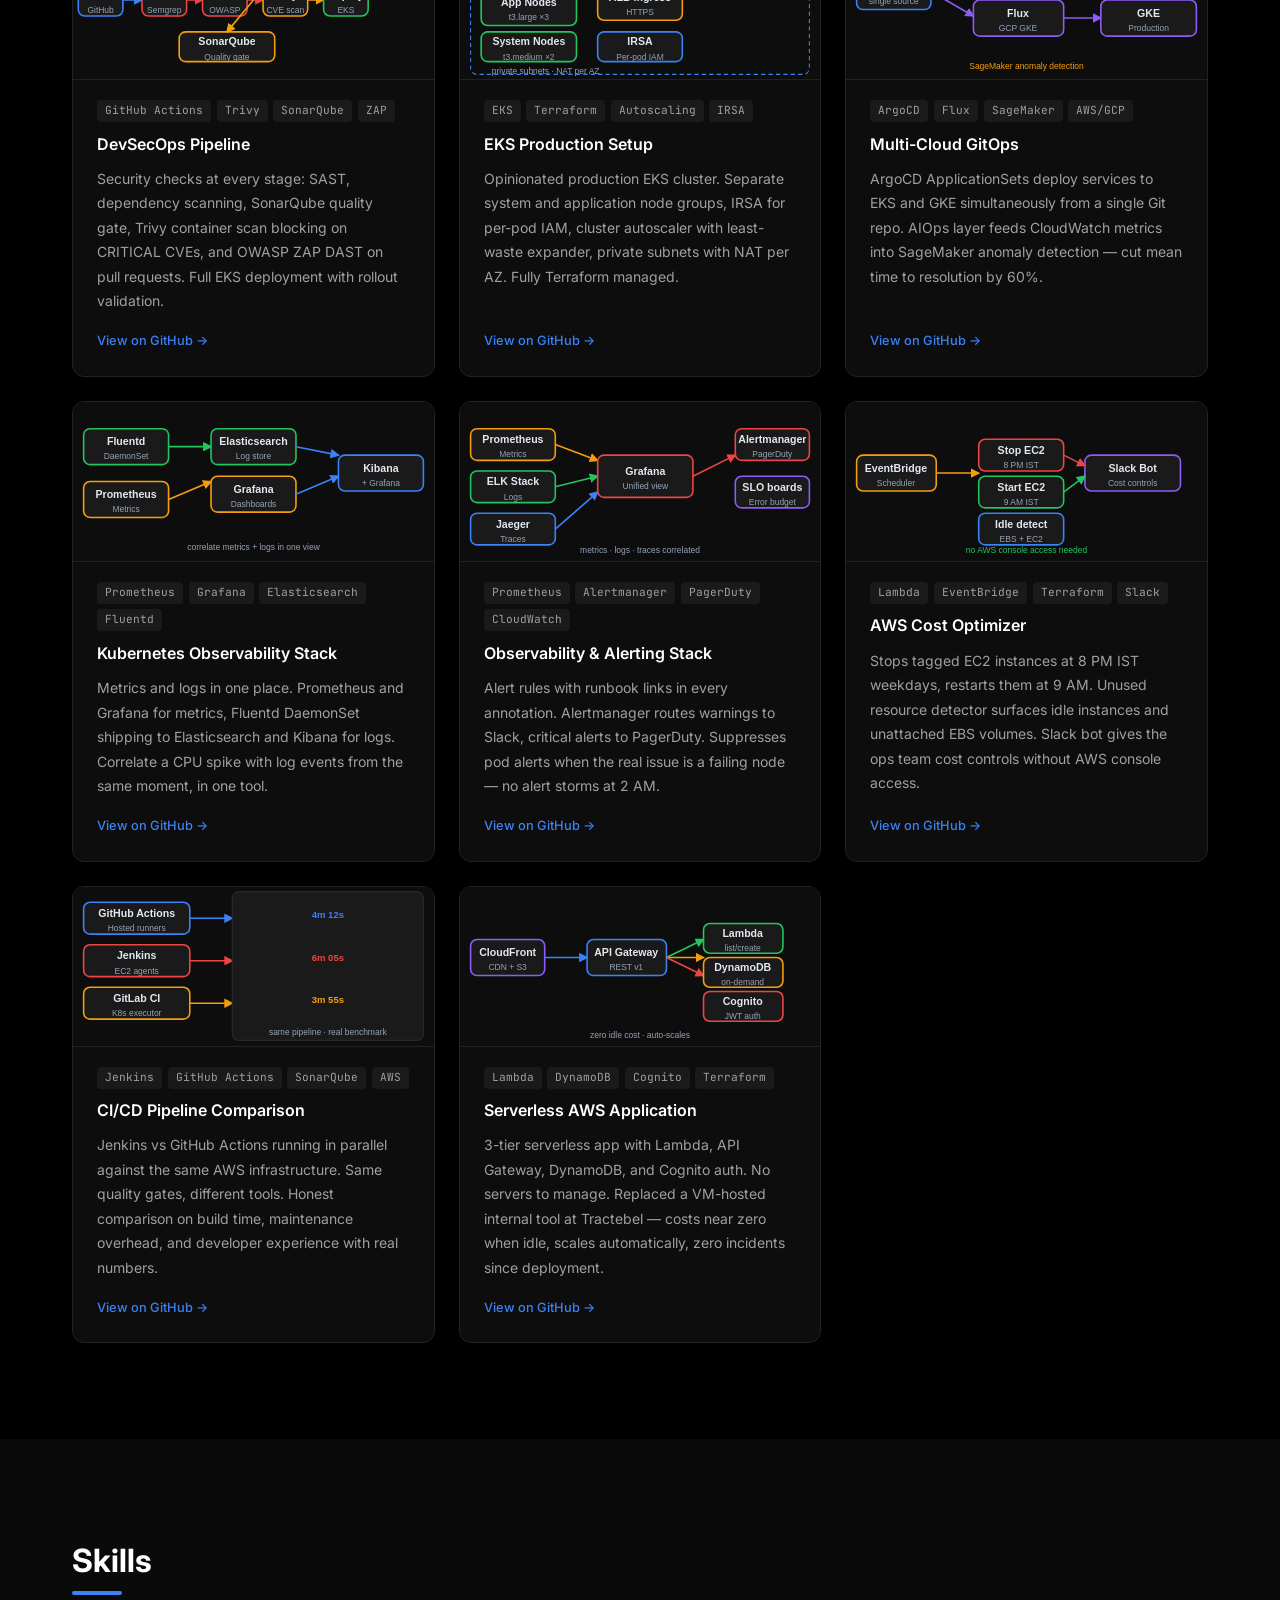
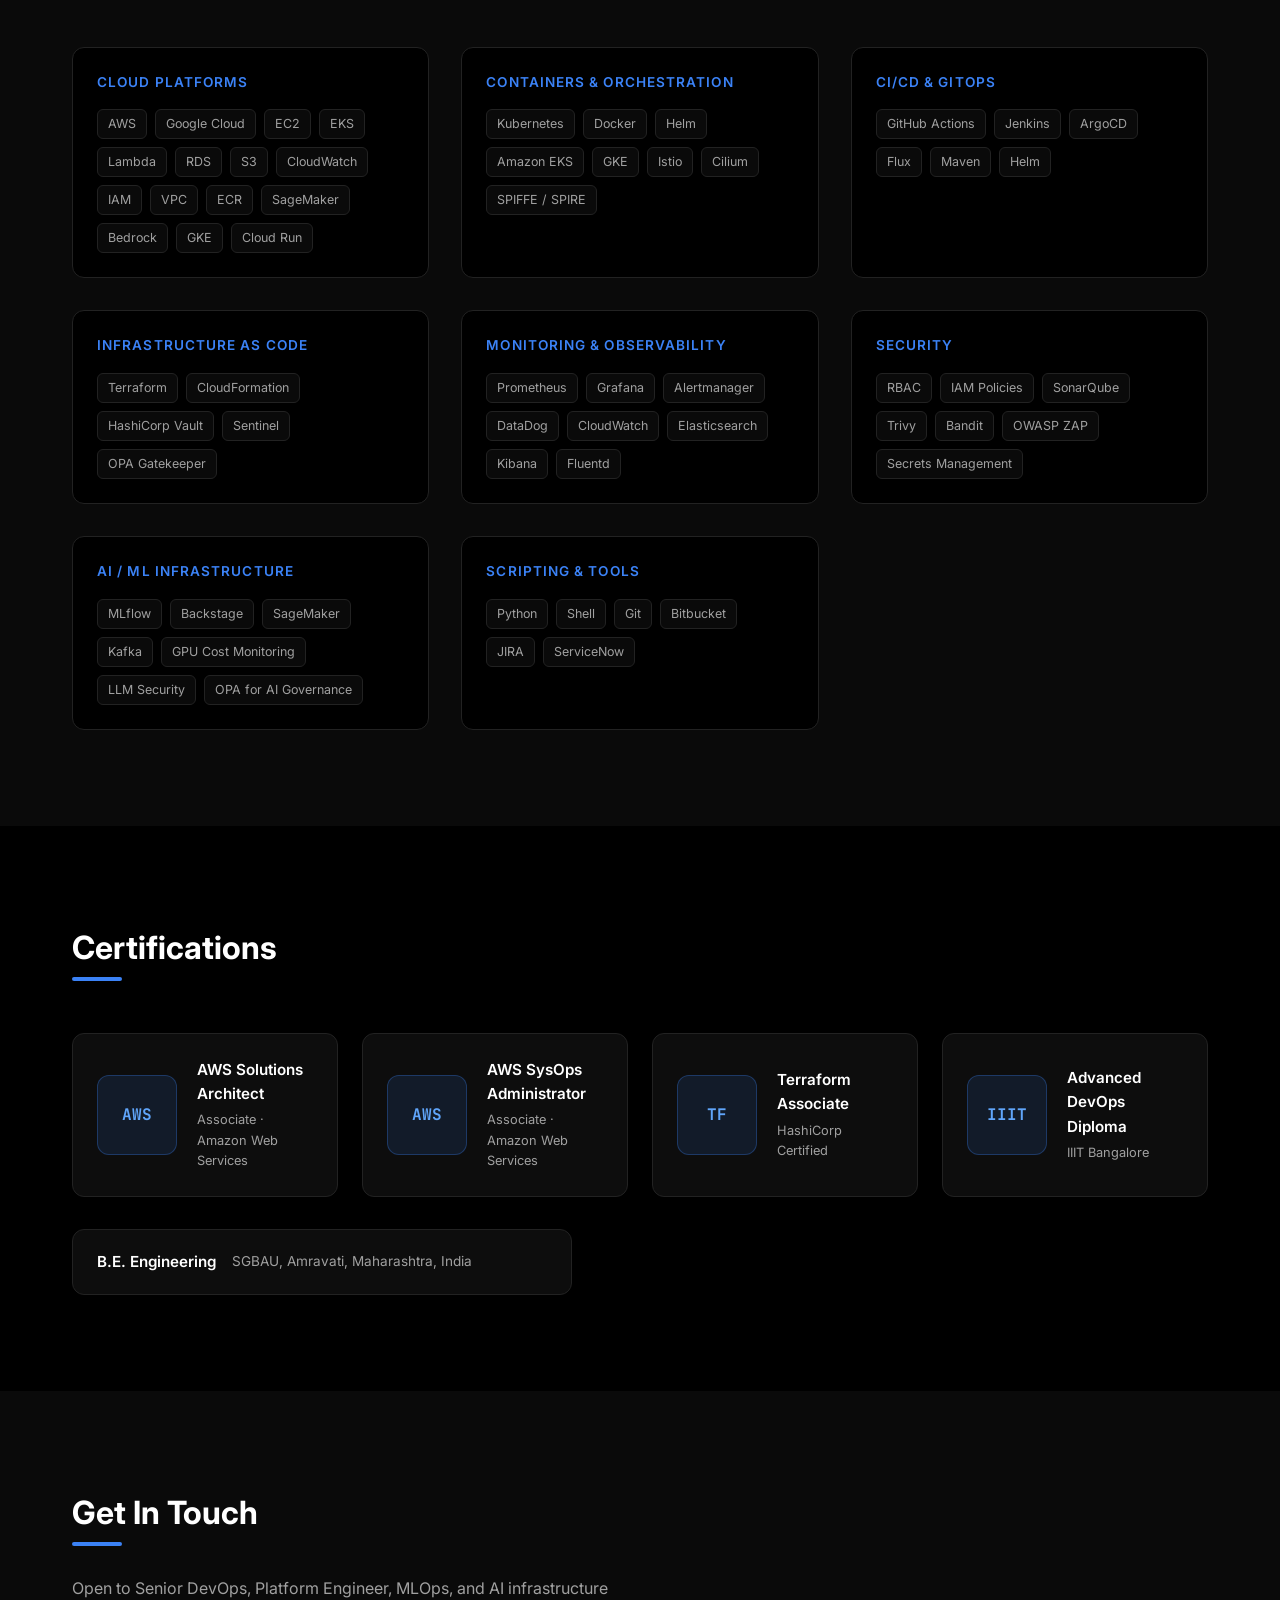
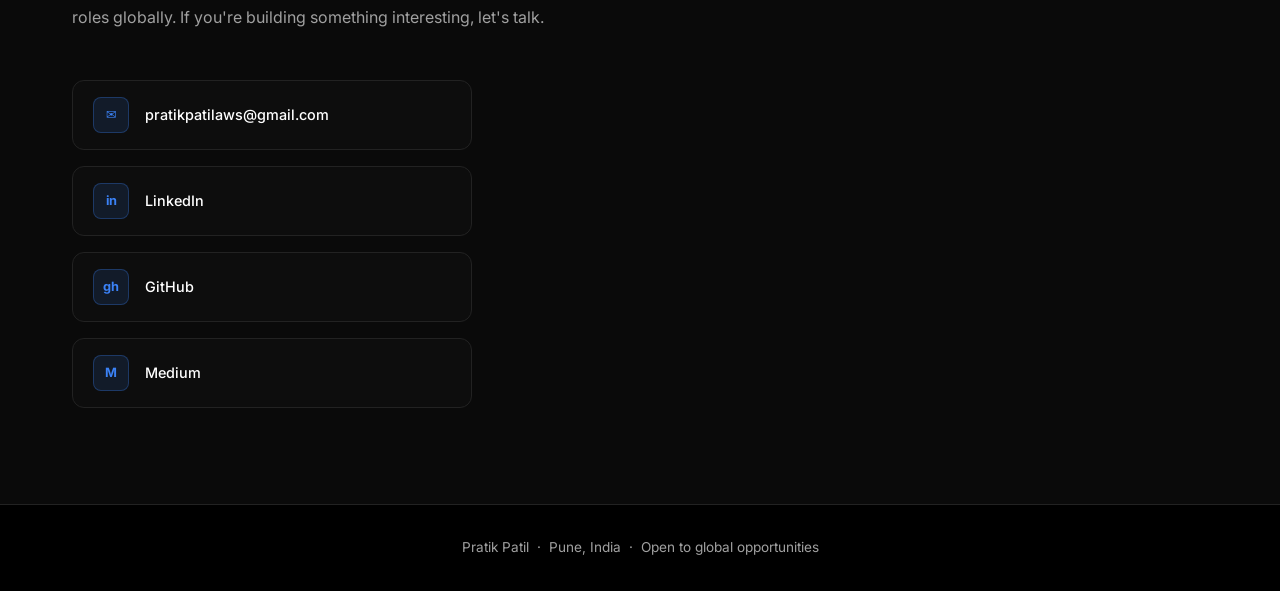
==== commit b3124627: "Add interactive architecture diagrams + Open to Work badge + improved stats - 14 standalone interact" ====
--- a/index.html
+++ b/index.html
@@ -33,6 +33,10 @@
   <section class="hero" id="home">
     <div class="hero-container">
       <div class="hero-content">
+        <div class="hero-status">
+          <span class="status-dot"></span>
+          <span>Available for new opportunities</span>
+        </div>
         <p class="hero-greeting">Hi, I'm</p>
         <h1 class="hero-name">Pratik Patil</h1>
         <div class="hero-title-wrap">
@@ -73,12 +77,20 @@
           <div class="stat-label">Projects Built</div>
         </div>
         <div class="stat-card">
+          <div class="stat-num">40%</div>
+          <div class="stat-label">Avg Cloud Cost Reduction</div>
+        </div>
+        <div class="stat-card">
+          <div class="stat-num">3×</div>
+          <div class="stat-label">Faster Deployments</div>
+        </div>
+        <div class="stat-card">
+          <div class="stat-num">50+</div>
+          <div class="stat-label">Microservices Managed</div>
+        </div>
+        <div class="stat-card">
           <div class="stat-num">4</div>
           <div class="stat-label">Certifications</div>
-        </div>
-        <div class="stat-card">
-          <div class="stat-num">2</div>
-          <div class="stat-label">Cloud Platforms</div>
         </div>
       </div>
 
@@ -124,7 +136,7 @@
       <div class="projects-grid" id="projects-grid">
 
         <div class="project-card" data-category="ai-ml">
-          <img src="images/ai-finops-platform.svg" alt="AI FinOps architecture" class="card-diagram"/>
+          <a href="diagrams/ai-finops-platform.html" target="_blank" rel="noopener" class="card-diagram-link" title="Open interactive diagram"><img src="images/ai-finops-platform.svg" alt="AI FinOps architecture" class="card-diagram"/><span class="diagram-overlay">🔍 Open Interactive Diagram</span></a>
           <div class="card-body">
             <div class="card-tags"><span>Kafka</span><span>Python</span><span>Grafana</span><span>EKS</span></div>
             <h3>AI FinOps Platform</h3>
@@ -134,7 +146,7 @@
         </div>
 
         <div class="project-card" data-category="ai-ml security">
-          <img src="images/agentic-ai-security-testing.svg" alt="Agentic AI Security architecture" class="card-diagram"/>
+          <a href="diagrams/agentic-ai-security-testing.html" target="_blank" rel="noopener" class="card-diagram-link" title="Open interactive diagram"><img src="images/agentic-ai-security-testing.svg" alt="Agentic AI Security architecture" class="card-diagram"/><span class="diagram-overlay">🔍 Open Interactive Diagram</span></a>
           <div class="card-body">
             <div class="card-tags"><span>Python</span><span>FastAPI</span><span>ECS</span><span>OWASP</span></div>
             <h3>Agentic AI Security Testing</h3>
@@ -164,7 +176,7 @@
         </div>
 
         <div class="project-card" data-category="security kubernetes">
-          <img src="images/zero-trust-kubernetes.svg" alt="Zero Trust Kubernetes architecture" class="card-diagram"/>
+          <a href="diagrams/zero-trust-kubernetes.html" target="_blank" rel="noopener" class="card-diagram-link" title="Open interactive diagram"><img src="images/zero-trust-kubernetes.svg" alt="Zero Trust Kubernetes architecture" class="card-diagram"/><span class="diagram-overlay">🔍 Open Interactive Diagram</span></a>
           <div class="card-body">
             <div class="card-tags"><span>Cilium</span><span>SPIFFE</span><span>WireGuard</span><span>Terraform</span></div>
             <h3>Zero Trust Kubernetes</h3>
@@ -174,7 +186,7 @@
         </div>
 
         <div class="project-card" data-category="security">
-          <img src="images/secrets-management-vault.svg" alt="Vault Secrets Management architecture" class="card-diagram"/>
+          <a href="diagrams/secrets-management-vault.html" target="_blank" rel="noopener" class="card-diagram-link" title="Open interactive diagram"><img src="images/secrets-management-vault.svg" alt="Vault Secrets Management architecture" class="card-diagram"/><span class="diagram-overlay">🔍 Open Interactive Diagram</span></a>
           <div class="card-body">
             <div class="card-tags"><span>Vault</span><span>EKS</span><span>KMS</span><span>Terraform</span></div>
             <h3>Secrets Management with Vault</h3>
@@ -184,7 +196,7 @@
         </div>
 
         <div class="project-card" data-category="security cicd">
-          <img src="images/devsecops-pipeline.svg" alt="DevSecOps Pipeline architecture" class="card-diagram"/>
+          <a href="diagrams/devsecops-pipeline.html" target="_blank" rel="noopener" class="card-diagram-link" title="Open interactive diagram"><img src="images/devsecops-pipeline.svg" alt="DevSecOps Pipeline architecture" class="card-diagram"/><span class="diagram-overlay">🔍 Open Interactive Diagram</span></a>
           <div class="card-body">
             <div class="card-tags"><span>GitHub Actions</span><span>Trivy</span><span>SonarQube</span><span>ZAP</span></div>
             <h3>DevSecOps Pipeline</h3>
@@ -194,7 +206,7 @@
         </div>
 
         <div class="project-card" data-category="kubernetes">
-          <img src="images/eks-production-setup.svg" alt="EKS Production Setup architecture" class="card-diagram"/>
+          <a href="diagrams/eks-production-setup.html" target="_blank" rel="noopener" class="card-diagram-link" title="Open interactive diagram"><img src="images/eks-production-setup.svg" alt="EKS Production Setup architecture" class="card-diagram"/><span class="diagram-overlay">🔍 Open Interactive Diagram</span></a>
           <div class="card-body">
             <div class="card-tags"><span>EKS</span><span>Terraform</span><span>Autoscaling</span><span>IRSA</span></div>
             <h3>EKS Production Setup</h3>
@@ -204,7 +216,7 @@
         </div>
 
         <div class="project-card" data-category="kubernetes cicd">
-          <img src="images/multi-cloud-gitops.svg" alt="Multi-Cloud GitOps architecture" class="card-diagram"/>
+          <a href="diagrams/multi-cloud-gitops.html" target="_blank" rel="noopener" class="card-diagram-link" title="Open interactive diagram"><img src="images/multi-cloud-gitops.svg" alt="Multi-Cloud GitOps architecture" class="card-diagram"/><span class="diagram-overlay">🔍 Open Interactive Diagram</span></a>
           <div class="card-body">
             <div class="card-tags"><span>ArgoCD</span><span>Flux</span><span>SageMaker</span><span>AWS/GCP</span></div>
             <h3>Multi-Cloud GitOps</h3>
@@ -214,7 +226,7 @@
         </div>
 
         <div class="project-card" data-category="kubernetes">
-          <img src="images/kubernetes-observability-stack.svg" alt="Kubernetes Observability Stack architecture" class="card-diagram"/>
+          <a href="diagrams/kubernetes-observability-stack.html" target="_blank" rel="noopener" class="card-diagram-link" title="Open interactive diagram"><img src="images/kubernetes-observability-stack.svg" alt="Kubernetes Observability Stack architecture" class="card-diagram"/><span class="diagram-overlay">🔍 Open Interactive Diagram</span></a>
           <div class="card-body">
             <div class="card-tags"><span>Prometheus</span><span>Grafana</span><span>Elasticsearch</span><span>Fluentd</span></div>
             <h3>Kubernetes Observability Stack</h3>
@@ -224,7 +236,7 @@
         </div>
 
         <div class="project-card" data-category="kubernetes">
-          <img src="images/observability-stack.svg" alt="Observability Stack architecture" class="card-diagram"/>
+          <a href="diagrams/observability-stack.html" target="_blank" rel="noopener" class="card-diagram-link" title="Open interactive diagram"><img src="images/observability-stack.svg" alt="Observability Stack architecture" class="card-diagram"/><span class="diagram-overlay">🔍 Open Interactive Diagram</span></a>
           <div class="card-body">
             <div class="card-tags"><span>Prometheus</span><span>Alertmanager</span><span>PagerDuty</span><span>CloudWatch</span></div>
             <h3>Observability &amp; Alerting Stack</h3>
@@ -234,7 +246,7 @@
         </div>
 
         <div class="project-card" data-category="cloud">
-          <img src="images/aws-cost-optimizer.svg" alt="AWS Cost Optimizer architecture" class="card-diagram"/>
+          <a href="diagrams/aws-cost-optimizer.html" target="_blank" rel="noopener" class="card-diagram-link" title="Open interactive diagram"><img src="images/aws-cost-optimizer.svg" alt="AWS Cost Optimizer architecture" class="card-diagram"/><span class="diagram-overlay">🔍 Open Interactive Diagram</span></a>
           <div class="card-body">
             <div class="card-tags"><span>Lambda</span><span>EventBridge</span><span>Terraform</span><span>Slack</span></div>
             <h3>AWS Cost Optimizer</h3>
@@ -254,7 +266,7 @@
         </div>
 
         <div class="project-card" data-category="cloud">
-          <img src="images/serverless-aws-app.svg" alt="Serverless AWS Application architecture" class="card-diagram"/>
+          <a href="diagrams/serverless-aws-app.html" target="_blank" rel="noopener" class="card-diagram-link" title="Open interactive diagram"><img src="images/serverless-aws-app.svg" alt="Serverless AWS Application architecture" class="card-diagram"/><span class="diagram-overlay">🔍 Open Interactive Diagram</span></a>
           <div class="card-body">
             <div class="card-tags"><span>Lambda</span><span>DynamoDB</span><span>Cognito</span><span>Terraform</span></div>
             <h3>Serverless AWS Application</h3>
--- a/style.css
+++ b/style.css
@@ -103,6 +103,69 @@
   gap: 4rem;
   align-items: center;
 }
+/* ── Open to Work badge ── */
+.hero-status {
+  display: inline-flex;
+  align-items: center;
+  gap: 8px;
+  background: rgba(34,197,94,0.08);
+  border: 1px solid rgba(34,197,94,0.3);
+  color: #86efac;
+  font-size: 0.78rem;
+  font-weight: 600;
+  letter-spacing: 0.04em;
+  padding: 6px 14px;
+  border-radius: 100px;
+  margin-bottom: 1.2rem;
+}
+.status-dot {
+  width: 8px; height: 8px;
+  background: #22c55e;
+  border-radius: 50%;
+  box-shadow: 0 0 0 3px rgba(34,197,94,0.2);
+  animation: pulse-dot 2s ease-in-out infinite;
+}
+@keyframes pulse-dot {
+  0%, 100% { box-shadow: 0 0 0 3px rgba(34,197,94,0.2); }
+  50%       { box-shadow: 0 0 0 6px rgba(34,197,94,0.05); }
+}
+
+/* ── Clickable diagram cards ── */
+.card-diagram-link {
+  display: block;
+  position: relative;
+  overflow: hidden;
+  text-decoration: none;
+  flex-shrink: 0;
+}
+.card-diagram-link .card-diagram {
+  display: block;
+  transition: transform 0.35s ease, filter 0.35s ease;
+}
+.card-diagram-link:hover .card-diagram {
+  transform: scale(1.04);
+  filter: brightness(0.6);
+}
+.diagram-overlay {
+  position: absolute;
+  inset: 0;
+  display: flex;
+  align-items: center;
+  justify-content: center;
+  color: #fff;
+  font-size: 0.8rem;
+  font-weight: 600;
+  letter-spacing: 0.03em;
+  opacity: 0;
+  transition: opacity 0.3s ease;
+  pointer-events: none;
+  background: rgba(59,130,246,0.15);
+  border-bottom: 1px solid rgba(59,130,246,0.3);
+}
+.card-diagram-link:hover .diagram-overlay {
+  opacity: 1;
+}
+
 .hero-greeting {
   font-size: 1.1rem;
   color: var(--blue);
@@ -217,7 +280,7 @@
 /* ── About / Stats ── */
 .stats-grid {
   display: grid;
-  grid-template-columns: repeat(4, 1fr);
+  grid-template-columns: repeat(6, 1fr);
   gap: 1.5rem;
   margin: 3rem 0;
 }
